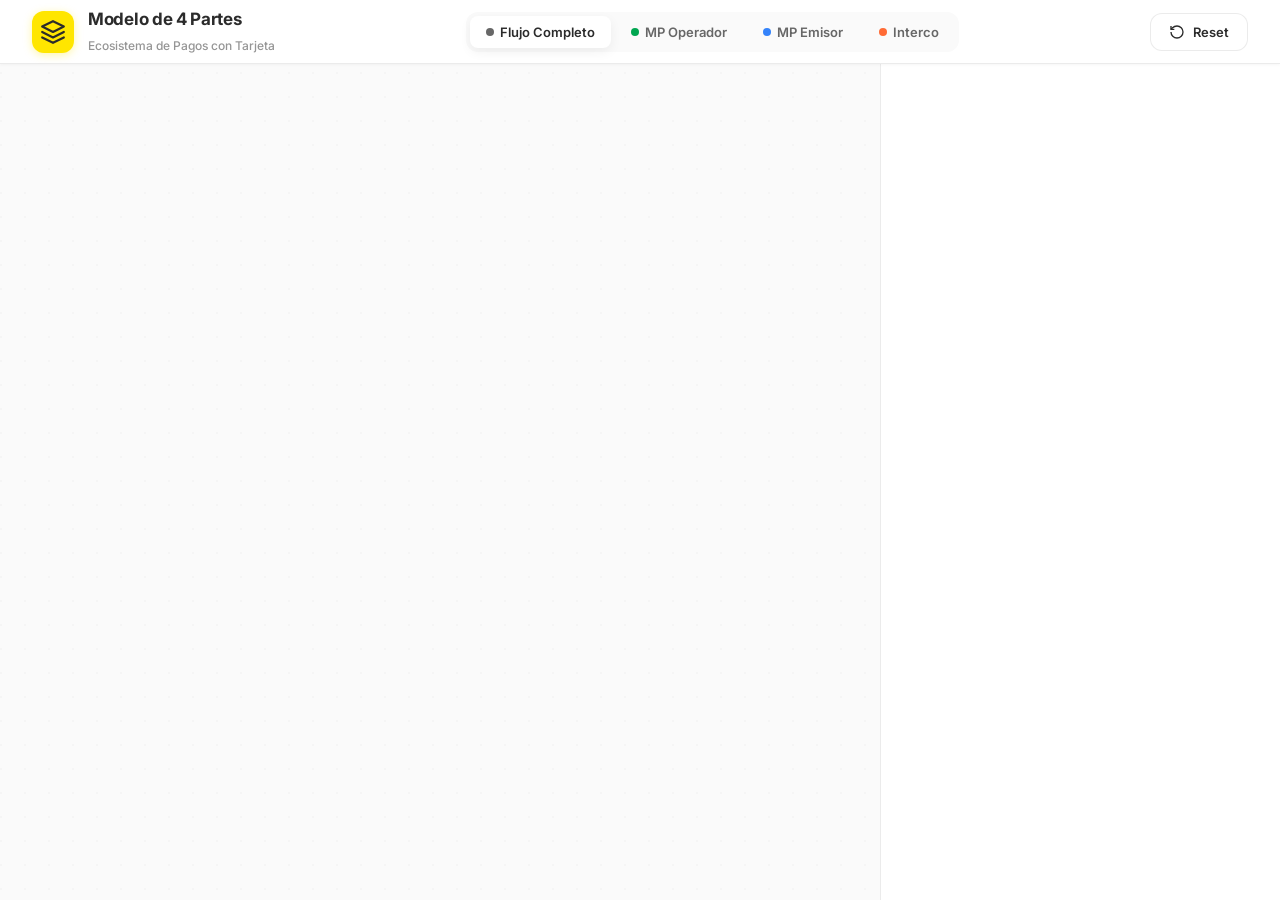
==== flows/atm-withdrawal.html @ 539700d0 "Create atm-withdrawal.html" ====
<!DOCTYPE html>
<html lang="es">
<head>
    <meta charset="UTF-8">
    <meta name="viewport" content="width=device-width, initial-scale=1.0">
    <title>Retiro ATM — Money Out</title>
    
    <!-- Fonts -->
    <link href="https://fonts.googleapis.com/css2?family=Inter:wght@300;400;500;600;700;800;900&display=swap" rel="stylesheet">
    
    <!-- Styles -->
    <link rel="stylesheet" href="../css/variables.css">
    <link rel="stylesheet" href="../css/base.css">
    <link rel="stylesheet" href="../css/header.css">
    <link rel="stylesheet" href="../css/actors.css">
    <link rel="stylesheet" href="../css/connections.css">
    <link rel="stylesheet" href="../css/sidebar.css">
    <link rel="stylesheet" href="../css/animations.css">
</head>
<body>
    <div class="bg-pattern"></div>

    <!-- Header -->
    <header class="header" id="header"></header>

    <!-- Main Content -->
    <main class="main-container">
        <!-- Diagram Area -->
        <div class="diagram-area" id="diagramArea"></div>
        
        <!-- Sidebar -->
        <aside class="sidebar" id="sidebar"></aside>
    </main>

    <!-- Scripts -->
    <script>
        // Configuración del flujo actual
        window.CURRENT_FLOW = {
            id: 'atm-withdrawal',
            name: 'Retiro en Cajero ATM',
            description: 'Money Out',
            stepsKey: 'atm'
        };
    </script>
    <script src="../js/data/actors.js"></script>
    <script src="../js/data/steps-atm.js"></script>
    <script src="../js/data/fees.js"></script>
    <script src="../js/components/header.js"></script>
    <script src="../js/components/diagram.js"></script>
    <script src="../js/components/sidebar.js"></script>
    <script src="../js/core/state.js"></script>
    <script src="../js/core/animation.js"></script>
    <script src="../js/app.js"></script>
</body>
</html>
---- css/variables.css ----
/* ============================================
   MELI Design Tokens / Variables
   ============================================ */

:root {
    /* ===== MELI Brand Colors ===== */
    --meli-yellow: #FFE600;
    --meli-yellow-dark: #E6CF00;
    --meli-yellow-light: #FFF59D;
    --meli-yellow-glow: rgba(255, 230, 0, 0.35);
    
    --meli-dark: #2b2b2b;
    --meli-gray-900: #333333;
    --meli-gray-700: #676767;
    --meli-gray-500: #959595;
    --meli-gray-300: #C9C9C9;
    --meli-gray-100: #EBEAEA;
    --meli-white: #FFFFFF;
    
    /* ===== Semantic Colors ===== */
    --bg-primary: #FAFAFA;
    --bg-secondary: #FFFFFF;
    --border: rgba(0, 0, 0, 0.08);
    --border-active: rgba(0, 0, 0, 0.16);
    --text-primary: #2b2b2b;
    --text-secondary: #676767;
    --text-muted: #959595;
    
    /* ===== Actor Colors ===== */
    --color-cardholder: #E91E63;
    --color-cardholder-light: rgba(233, 30, 99, 0.1);
    --color-cardholder-glow: rgba(233, 30, 99, 0.25);
    
    --color-merchant: #00A650;
    --color-merchant-light: rgba(0, 166, 80, 0.1);
    --color-merchant-glow: rgba(0, 166, 80, 0.25);
    
    --color-acquirer: #00A650;
    --color-acquirer-light: rgba(0, 166, 80, 0.1);
    --color-acquirer-glow: rgba(0, 166, 80, 0.25);
    
    --color-network: #8B5CF6;
    --color-network-light: rgba(139, 92, 246, 0.1);
    --color-network-glow: rgba(139, 92, 246, 0.25);
    
    --color-issuer: #3483FA;
    --color-issuer-light: rgba(52, 131, 250, 0.1);
    --color-issuer-glow: rgba(52, 131, 250, 0.25);
    
    /* ===== Flow Colors ===== */
    --flow-payment: #E91E63;
    --flow-auth: #00A650;
    --flow-network: #8B5CF6;
    --flow-settlement: #E6CF00;
    
    /* ===== MP Specific ===== */
    --mp-acquirer: #00A650;
    --mp-issuer: #3483FA;
    --mp-interco: #FF6B35;
    
    /* ===== Spacing ===== */
    --space-xs: 4px;
    --space-sm: 8px;
    --space-md: 16px;
    --space-lg: 24px;
    --space-xl: 32px;
    --space-2xl: 48px;
    
    /* ===== Border Radius ===== */
    --radius-sm: 8px;
    --radius-md: 12px;
    --radius-lg: 16px;
    --radius-xl: 20px;
    --radius-full: 9999px;
    
    /* ===== Shadows ===== */
    --shadow-sm: 0 1px 3px rgba(0,0,0,0.04);
    --shadow-md: 0 4px 12px rgba(0,0,0,0.06);
    --shadow-lg: 0 12px 32px rgba(0,0,0,0.1);
    --shadow-xl: 0 16px 48px rgba(0,0,0,0.15);
    
    /* ===== Transitions ===== */
    --transition-fast: 0.15s ease;
    --transition-base: 0.2s ease;
    --transition-slow: 0.3s ease;
    --transition-bounce: 0.3s cubic-bezier(0.4, 0, 0.2, 1);
    
    /* ===== Z-Index ===== */
    --z-base: 1;
    --z-dropdown: 10;
    --z-sticky: 20;
    --z-overlay: 30;
    --z-modal: 40;
    --z-tooltip: 50;
}
---- css/base.css ----
/* ============================================
   Base Styles & Reset
   ============================================ */

* {
    margin: 0;
    padding: 0;
    box-sizing: border-box;
}

html {
    font-size: 16px;
    -webkit-font-smoothing: antialiased;
    -moz-osx-font-smoothing: grayscale;
}

body {
    font-family: 'Inter', -apple-system, BlinkMacSystemFont, 'Segoe UI', sans-serif;
    background: var(--bg-primary);
    color: var(--text-primary);
    min-height: 100vh;
    overflow-x: hidden;
    line-height: 1.5;
}

/* Background Pattern */
.bg-pattern {
    position: fixed;
    inset: 0;
    background-image: 
        radial-gradient(circle at 1px 1px, rgba(0,0,0,0.02) 1px, transparent 0);
    background-size: 24px 24px;
    pointer-events: none;
    z-index: 0;
}

/* Main Layout */
.main-container {
    position: relative;
    z-index: var(--z-base);
    display: grid;
    grid-template-columns: 1fr 400px;
    min-height: calc(100vh - 64px);
}

/* Utility Classes */
.visually-hidden {
    position: absolute;
    width: 1px;
    height: 1px;
    padding: 0;
    margin: -1px;
    overflow: hidden;
    clip: rect(0, 0, 0, 0);
    border: 0;
}

/* Button Reset */
button {
    font-family: inherit;
    cursor: pointer;
}

/* Responsive */
@media (max-width: 1200px) {
    .main-container {
        grid-template-columns: 1fr 360px;
    }
}

@media (max-width: 1024px) {
    .main-container {
        grid-template-columns: 1fr;
    }
}
---- css/header.css ----
/* ============================================
   Header Styles
   ============================================ */

.header {
    position: sticky;
    top: 0;
    z-index: var(--z-sticky);
    background: var(--meli-white);
    border-bottom: 1px solid var(--border);
    padding: 0 var(--space-xl);
    height: 64px;
    display: flex;
    align-items: center;
    justify-content: space-between;
    box-shadow: var(--shadow-sm);
}

/* Logo Section */
.logo-section {
    display: flex;
    align-items: center;
    gap: 14px;
}

.logo-icon {
    width: 42px;
    height: 42px;
    background: var(--meli-yellow);
    border-radius: var(--radius-md);
    display: flex;
    align-items: center;
    justify-content: center;
    box-shadow: 0 2px 8px var(--meli-yellow-glow);
}

.logo-icon svg {
    width: 26px;
    height: 26px;
}

.logo-text h1 {
    font-size: 17px;
    font-weight: 700;
    color: var(--meli-dark);
    letter-spacing: -0.3px;
}

.logo-text span {
    font-size: 12px;
    color: var(--text-muted);
    font-weight: 500;
}

/* View Toggle */
.view-toggle {
    display: flex;
    background: var(--bg-primary);
    border-radius: var(--radius-md);
    padding: 4px;
    gap: 4px;
}

.view-btn {
    padding: 8px 16px;
    font-size: 13px;
    font-weight: 600;
    color: var(--text-secondary);
    background: transparent;
    border: none;
    border-radius: var(--radius-sm);
    transition: var(--transition-base);
    display: flex;
    align-items: center;
    gap: 6px;
}

.view-btn:hover {
    background: var(--meli-white);
    color: var(--text-primary);
}

.view-btn.active {
    background: var(--meli-white);
    color: var(--text-primary);
    box-shadow: var(--shadow-md);
}

.view-btn .dot {
    width: 8px;
    height: 8px;
    border-radius: 50%;
}

.view-btn[data-view="full"] .dot { background: var(--meli-gray-700); }
.view-btn[data-view="acquirer"] .dot { background: var(--mp-acquirer); }
.view-btn[data-view="issuer"] .dot { background: var(--mp-issuer); }
.view-btn[data-view="interco"] .dot { background: var(--mp-interco); }

/* Header Actions */
.header-actions {
    display: flex;
    align-items: center;
    gap: 10px;
}

.btn {
    display: inline-flex;
    align-items: center;
    gap: 8px;
    padding: 10px 18px;
    border-radius: var(--radius-md);
    font-size: 13px;
    font-weight: 600;
    transition: var(--transition-base);
    border: 1px solid var(--border);
    background: var(--meli-white);
    color: var(--text-primary);
}

.btn:hover {
    border-color: var(--border-active);
    box-shadow: var(--shadow-md);
}

.btn-primary {
    background: var(--meli-yellow);
    border-color: var(--meli-yellow);
    color: var(--meli-dark);
}

.btn-primary:hover {
    background: var(--meli-yellow-dark);
    transform: translateY(-1px);
    box-shadow: 0 4px 16px var(--meli-yellow-glow);
}

/* Responsive */
@media (max-width: 1200px) {
    .view-toggle {
        display: none;
    }
}

@media (max-width: 640px) {
    .header {
        padding: 0 var(--space-md);
    }
}
---- css/actors.css ----
/* ============================================
   Actor Cards Styles
   ============================================ */

/* Diagram Area */
.diagram-area {
    position: relative;
    display: flex;
    flex-direction: column;
    align-items: center;
    justify-content: center;
    padding: var(--space-xl);
}

.diagram-container {
    position: relative;
    width: 100%;
    max-width: 800px;
    aspect-ratio: 1.15;
}

/* Actor Card Base */
.actor-card {
    position: absolute;
    padding: 16px 20px;
    background: var(--meli-white);
    border: 2px solid var(--border);
    border-radius: var(--radius-lg);
    cursor: pointer;
    transition: var(--transition-bounce);
    box-shadow: var(--shadow-sm);
    z-index: var(--z-base);
    min-width: 160px;
}

.actor-card:hover {
    transform: translateY(-4px);
    box-shadow: var(--shadow-lg);
}

.actor-card.active {
    transform: translateY(-4px);
    box-shadow: var(--shadow-lg);
    border-color: var(--meli-yellow);
}

.actor-card.highlight {
    z-index: var(--z-dropdown);
    transform: scale(1.05);
    box-shadow: var(--shadow-xl);
}

.actor-card.dim {
    opacity: 0.35;
    transform: scale(0.97);
}

.actor-card.mp-highlight {
    border-color: var(--meli-yellow);
    box-shadow: 0 0 0 4px var(--meli-yellow-glow), var(--shadow-lg);
}

/* Actor Positions */
.actor-card[data-actor="cardholder"] {
    top: 0;
    left: 8%;
}

.actor-card[data-actor="merchant"] {
    top: 0;
    right: 8%;
}

.actor-card[data-actor="acquirer"] {
    bottom: 8%;
    right: 5%;
}

.actor-card[data-actor="issuer"] {
    bottom: 8%;
    left: 5%;
}

.actor-card[data-actor="network"] {
    top: 50%;
    left: 50%;
    transform: translate(-50%, -50%);
    min-width: 180px;
    text-align: center;
    border-color: var(--color-network);
    border-width: 2px;
}

/* Network special transforms */
.actor-card[data-actor="network"]:hover {
    transform: translate(-50%, -50%) scale(1.03);
}

.actor-card[data-actor="network"].highlight {
    transform: translate(-50%, -50%) scale(1.08);
}

.actor-card[data-actor="network"].dim {
    transform: translate(-50%, -50%) scale(0.97);
}

/* Actor Header */
.actor-header {
    display: flex;
    align-items: center;
    gap: 12px;
}

.actor-card[data-actor="network"] .actor-header {
    flex-direction: column;
    text-align: center;
}

/* Actor Icon */
.actor-icon {
    width: 44px;
    height: 44px;
    border-radius: var(--radius-md);
    display: flex;
    align-items: center;
    justify-content: center;
    font-size: 22px;
    flex-shrink: 0;
    transition: transform var(--transition-base);
}

.actor-card:hover .actor-icon {
    transform: scale(1.1);
}

/* Actor Icon Colors */
.actor-card[data-actor="cardholder"] .actor-icon { 
    background: var(--color-cardholder-light); 
}

.actor-card[data-actor="merchant"] .actor-icon { 
    background: var(--color-merchant-light); 
}

.actor-card[data-actor="acquirer"] .actor-icon { 
    background: var(--color-acquirer-light); 
}

.actor-card[data-actor="network"] .actor-icon { 
    background: var(--color-network-light); 
}

.actor-card[data-actor="issuer"] .actor-icon { 
    background: var(--color-issuer-light); 
}

/* Actor Info */
.actor-info h3 {
    font-size: 14px;
    font-weight: 700;
    color: var(--text-primary);
    margin-bottom: 2px;
}

.actor-info p {
    font-size: 11px;
    color: var(--text-muted);
    line-height: 1.3;
}

.actor-card[data-actor="network"] .actor-info h3 {
    font-size: 15px;
}

/* MP Badge */
.mp-badge {
    position: absolute;
    top: -10px;
    right: -10px;
    padding: 4px 10px;
    background: var(--meli-yellow);
    color: var(--meli-dark);
    font-size: 10px;
    font-weight: 700;
    border-radius: var(--radius-full);
    box-shadow: 0 2px 8px var(--meli-yellow-glow);
    white-space: nowrap;
    display: none;
}

.mp-badge.visible {
    display: block;
}

.mp-badge.acquirer {
    background: var(--mp-acquirer);
    color: white;
}

.mp-badge.issuer {
    background: var(--mp-issuer);
    color: white;
}

/* ============================================
   INFO TAG - Interchange, MDR, Scheme Fee
   ============================================ */

.info-tag {
    margin-top: 12px;
    padding: 8px 12px;
    font-size: 11px;
    font-weight: 600;
    border-radius: var(--radius-sm);
    text-align: center;
    cursor: help;
    transition: var(--transition-base);
}

/* Income tag (recibe dinero) - Verde/Amarillo */
.info-tag.income {
    background: linear-gradient(135deg, rgba(255, 230, 0, 0.15), rgba(0, 166, 80, 0.1));
    color: var(--mp-acquirer);
    border: 1px solid rgba(0, 166, 80, 0.2);
    animation: incomeGlow 2.5s ease-in-out infinite;
}

/* Expense tag (paga dinero) - Rojo suave */
.info-tag.expense {
    background: rgba(239, 68, 68, 0.08);
    color: #DC2626;
    border: 1px solid rgba(239, 68, 68, 0.15);
}

/* Animación sutil para income */
@keyframes incomeGlow {
    0%, 100% { 
        box-shadow: 0 0 0 0 rgba(255, 230, 0, 0);
    }
    50% { 
        box-shadow: 0 0 12px 2px rgba(255, 230, 0, 0.3);
    }
}

/* Hover en info tag */
.info-tag:hover {
    transform: scale(1.02);
}

.info-tag.income:hover {
    background: linear-gradient(135deg, rgba(255, 230, 0, 0.25), rgba(0, 166, 80, 0.15));
}

.info-tag.expense:hover {
    background: rgba(239, 68, 68, 0.12);
}

/* En card activa, sin animación */
.actor-card.active .info-tag.income {
    animation: none;
    box-shadow: 0 0 8px 1px rgba(255, 230, 0, 0.4);
}

/* ============================================
   Brand Logos (Network Card)
   ============================================ */

.brand-logos {
    display: flex;
    justify-content: center;
    gap: 12px;
    margin-top: 12px;
    padding-top: 12px;
    border-top: 1px solid var(--border);
}

.brand-logo {
    width: 40px;
    height: 26px;
    border-radius: 4px;
    display: flex;
    align-items: center;
    justify-content: center;
    font-size: 9px;
    font-weight: 800;
    transition: transform var(--transition-fast);
    cursor: pointer;
}

.brand-logo:hover {
    transform: scale(1.15);
}

.brand-logo.visa {
    background: linear-gradient(135deg, #1A1F71, #2B3990);
    color: white;
}

.brand-logo.mastercard {
    background: linear-gradient(135deg, #EB001B, #F79E1B);
    color: white;
}

.brand-logo.amex {
    background: linear-gradient(135deg, #006FCF, #0099DF);
    color: white;
}

/* ============================================
   Responsive
   ============================================ */

@media (max-width: 640px) {
    .actor-card {
        min-width: 120px;
        padding: 12px 14px;
    }
    
    .actor-icon {
        width: 36px;
        height: 36px;
        font-size: 18px;
    }
    
    .actor-info h3 {
        font-size: 12px;
    }
    
    .actor-info p {
        display: none;
    }
    
    .mp-badge {
        font-size: 8px;
        padding: 3px 8px;
    }
    
    .info-tag {
        font-size: 9px;
        padding: 6px 8px;
    }
    
    .brand-logos {
        gap: 8px;
    }
    
    .brand-logo {
        width: 32px;
        height: 20px;
        font-size: 7px;
    }
}
---- css/connections.css ----
/* ============================================
   SVG Connections & Flow Paths
   ============================================ */

/* SVG Container */
.connections-svg {
    position: absolute;
    inset: 0;
    width: 100%;
    height: 100%;
    pointer-events: none;
    z-index: 5;
}

/* Flow Paths Base */
.flow-path {
    fill: none;
    stroke-width: 2;
    stroke-linecap: round;
    opacity: 0.6;
    transition: all 0.4s ease;
}

.flow-path.highlight {
    opacity: 1;
    stroke-width: 3;
}

.flow-path.dim {
    opacity: 0.15;
}

.flow-path.completed {
    opacity: 0.4;
}

/* Flow Path Types */
.flow-path.payment { 
    stroke: var(--flow-payment); 
}

.flow-path.auth { 
    stroke: var(--flow-auth); 
}

.flow-path.network-flow { 
    stroke: var(--flow-network); 
}

.flow-path.settlement { 
    stroke: var(--flow-settlement); 
    stroke-dasharray: 6 4;
}

/* Flow Labels */
.flow-label-group {
    pointer-events: none;
    opacity: 0;
    transition: opacity var(--transition-slow);
}

.flow-label-group.visible {
    opacity: 1;
}

.flow-label-bg {
    fill: var(--meli-white);
    stroke: var(--border);
    stroke-width: 1;
}

.flow-label-text {
    font-family: 'Inter', sans-serif;
    font-size: 10px;
    font-weight: 600;
    fill: var(--text-secondary);
    text-anchor: middle;
    dominant-baseline: middle;
}

.flow-amount {
    font-family: 'Inter', sans-serif;
    font-size: 11px;
    font-weight: 700;
    fill: var(--text-primary);
    text-anchor: middle;
    dominant-baseline: middle;
}

/* Animated Dots */
.flow-dot {
    opacity: 0;
    filter: drop-shadow(0 0 6px currentColor);
    transition: opacity var(--transition-fast);
}

.flow-dot.active {
    opacity: 1;
}

/* Step Banner */
.step-banner {
    position: absolute;
    bottom: 20px;
    left: 50%;
    transform: translateX(-50%) translateY(20px);
    background: var(--meli-dark);
    color: var(--meli-white);
    padding: 16px 28px;
    border-radius: var(--radius-lg);
    display: flex;
    align-items: center;
    gap: 16px;
    opacity: 0;
    pointer-events: none;
    transition: all 0.4s cubic-bezier(0.4, 0, 0.2, 1);
    box-shadow: 0 8px 32px rgba(0,0,0,0.25);
    z-index: var(--z-tooltip);
    max-width: 90%;
}

.step-banner.visible {
    opacity: 1;
    transform: translateX(-50%) translateY(0);
    pointer-events: auto;
}

.step-banner-num {
    width: 40px;
    height: 40px;
    background: var(--meli-yellow);
    color: var(--meli-dark);
    border-radius: 50%;
    display: flex;
    align-items: center;
    justify-content: center;
    font-weight: 800;
    font-size: 18px;
    flex-shrink: 0;
}

.step-banner-content h4 {
    font-size: 14px;
    font-weight: 700;
    margin-bottom: 4px;
}

.step-banner-content p {
    font-size: 12px;
    color: var(--meli-gray-300);
    line-height: 1.4;
}

.step-banner-amount {
    margin-left: auto;
    text-align: right;
    padding-left: 20px;
    border-left: 1px solid rgba(255,255,255,0.15);
}

.step-banner-amount .amount {
    font-size: 20px;
    font-weight: 800;
    color: var(--meli-yellow);
}

.step-banner-amount .label {
    font-size: 10px;
    color: var(--meli-gray-500);
    text-transform: uppercase;
    letter-spacing: 0.5px;
}

/* Responsive */
@media (max-width: 640px) {
    .step-banner {
        padding: 12px 16px;
        gap: 12px;
        flex-wrap: wrap;
    }
    
    .step-banner-num {
        width: 32px;
        height: 32px;
        font-size: 14px;
    }
    
    .step-banner-content h4 {
        font-size: 12px;
    }
    
    .step-banner-content p {
        font-size: 11px;
    }
    
    .step-banner-amount {
        padding-left: 12px;
    }
    
    .step-banner-amount .amount {
        font-size: 16px;
    }
}
---- css/sidebar.css ----
/* ============================================
   Sidebar Styles
   ============================================ */

/* Sidebar Container */
.sidebar {
    border-left: 1px solid var(--border);
    background: var(--meli-white);
    padding: var(--space-lg);
    overflow-y: auto;
    display: flex;
    flex-direction: column;
    gap: var(--space-md);
}

/* Panel Section */
.panel-section {
    background: var(--bg-primary);
    border: 1px solid var(--border);
    border-radius: var(--radius-lg);
    padding: 18px;
}

.panel-header {
    display: flex;
    align-items: center;
    justify-content: space-between;
    margin-bottom: 14px;
}

.panel-title {
    font-size: 11px;
    font-weight: 700;
    color: var(--text-muted);
    text-transform: uppercase;
    letter-spacing: 1px;
}

.panel-badge {
    padding: 4px 10px;
    background: var(--meli-yellow);
    border-radius: var(--radius-full);
    font-size: 9px;
    font-weight: 700;
    color: var(--meli-dark);
    text-transform: uppercase;
    letter-spacing: 0.5px;
}

/* Animation Controls */
.anim-controls {
    display: flex;
    gap: 10px;
}

.play-btn {
    flex: 1;
    display: flex;
    align-items: center;
    justify-content: center;
    gap: 10px;
    padding: 14px 20px;
    background: var(--meli-yellow);
    border: none;
    border-radius: var(--radius-md);
    font-size: 14px;
    font-weight: 700;
    color: var(--meli-dark);
    transition: var(--transition-base);
}

.play-btn:hover {
    background: var(--meli-yellow-dark);
    transform: translateY(-2px);
    box-shadow: 0 4px 16px var(--meli-yellow-glow);
}

.play-btn.playing {
    background: var(--meli-dark);
    color: var(--meli-white);
}

.play-btn.playing:hover {
    background: var(--meli-gray-900);
    box-shadow: 0 4px 16px rgba(0,0,0,0.2);
}

.ctrl-btn {
    width: 48px;
    height: 48px;
    display: flex;
    align-items: center;
    justify-content: center;
    background: var(--meli-white);
    border: 1px solid var(--border);
    border-radius: var(--radius-md);
    font-size: 12px;
    font-weight: 600;
    color: var(--text-secondary);
    transition: var(--transition-base);
}

.ctrl-btn:hover {
    border-color: var(--border-active);
    background: var(--bg-primary);
}

/* Progress */
.progress-container {
    margin-top: 12px;
}

.progress-bar {
    height: 6px;
    background: var(--meli-gray-100);
    border-radius: 3px;
    overflow: hidden;
}

.progress-fill {
    height: 100%;
    background: var(--meli-yellow);
    width: 0%;
    transition: width var(--transition-slow);
    border-radius: 3px;
}

.progress-steps {
    display: flex;
    justify-content: space-between;
    margin-top: 8px;
}

.progress-step {
    width: 24px;
    height: 24px;
    border-radius: 50%;
    background: var(--meli-gray-100);
    display: flex;
    align-items: center;
    justify-content: center;
    font-size: 10px;
    font-weight: 700;
    color: var(--text-muted);
    transition: var(--transition-slow);
}

.progress-step.active {
    background: var(--meli-yellow);
    color: var(--meli-dark);
    transform: scale(1.15);
}

.progress-step.completed {
    background: var(--mp-acquirer);
    color: white;
}

/* Fee Breakdown */
.fee-breakdown {
    display: flex;
    flex-direction: column;
    gap: 8px;
}

.fee-row {
    display: flex;
    align-items: center;
    justify-content: space-between;
    padding: 10px 12px;
    background: var(--meli-white);
    border-radius: var(--radius-sm);
    font-size: 13px;
}

.fee-row .label {
    display: flex;
    align-items: center;
    gap: 8px;
    color: var(--text-secondary);
}

.fee-row .dot {
    width: 8px;
    height: 8px;
    border-radius: 50%;
    flex-shrink: 0;
}

.fee-row .value {
    font-weight: 700;
    color: var(--text-primary);
}

.fee-row.total {
    background: var(--meli-dark);
    color: var(--meli-white);
    margin-top: 4px;
}

.fee-row.total .label {
    color: var(--meli-gray-300);
}

.fee-row.total .value {
    color: var(--meli-yellow);
    font-size: 15px;
}

/* Detail Panel */
.detail-panel {
    flex: 1;
    min-height: 0;
}

.detail-empty {
    text-align: center;
    padding: 32px 20px;
}

.detail-empty-icon {
    width: 64px;
    height: 64px;
    margin: 0 auto 16px;
    background: var(--meli-white);
    border-radius: var(--radius-lg);
    display: flex;
    align-items: center;
    justify-content: center;
    font-size: 28px;
}

.detail-empty h3 {
    font-size: 15px;
    font-weight: 700;
    color: var(--text-primary);
    margin-bottom: 6px;
}

.detail-empty p {
    font-size: 12px;
    color: var(--text-muted);
    line-height: 1.5;
}

/* Detail Content */
.detail-content {
    display: none;
}

.detail-content.active {
    display: block;
    animation: fadeSlide 0.3s ease;
}

@keyframes fadeSlide {
    from { opacity: 0; transform: translateY(8px); }
    to { opacity: 1; transform: translateY(0); }
}

.detail-header {
    display: flex;
    align-items: center;
    gap: 14px;
    margin-bottom: 16px;
    padding-bottom: 16px;
    border-bottom: 1px solid var(--border);
}

.detail-icon {
    width: 48px;
    height: 48px;
    border-radius: var(--radius-md);
    display: flex;
    align-items: center;
    justify-content: center;
    font-size: 24px;
    flex-shrink: 0;
}

.detail-info h3 {
    font-size: 16px;
    font-weight: 700;
    color: var(--text-primary);
    margin-bottom: 2px;
}

.detail-info p {
    font-size: 12px;
    color: var(--text-muted);
}

.detail-section {
    margin-bottom: 16px;
}

.detail-section-title {
    font-size: 10px;
    font-weight: 700;
    color: var(--text-muted);
    text-transform: uppercase;
    letter-spacing: 1px;
    margin-bottom: 10px;
}

.detail-text {
    font-size: 13px;
    color: var(--text-secondary);
    line-height: 1.6;
}

.detail-list {
    display: flex;
    flex-direction: column;
    gap: 6px;
}

.detail-item {
    display: flex;
    align-items: center;
    gap: 10px;
    padding: 12px;
    background: var(--meli-white);
    border-radius: var(--radius-sm);
    transition: var(--transition-base);
}

.detail-item:hover {
    box-shadow: var(--shadow-sm);
}

.detail-item-icon {
    width: 32px;
    height: 32px;
    border-radius: var(--radius-sm);
    display: flex;
    align-items: center;
    justify-content: center;
    font-size: 14px;
    flex-shrink: 0;
}

.detail-item-text h4 {
    font-size: 12px;
    font-weight: 600;
    color: var(--text-primary);
    margin-bottom: 1px;
}

.detail-item-text p {
    font-size: 10px;
    color: var(--text-muted);
}

/* Interco Indicator */
.interco-indicator {
    margin-top: 12px;
    padding: 12px;
    background: linear-gradient(135deg, rgba(255, 107, 53, 0.1), rgba(255, 230, 0, 0.1));
    border: 1px solid rgba(255, 107, 53, 0.2);
    border-radius: var(--radius-sm);
    display: flex;
    align-items: center;
    gap: 10px;
}

.interco-indicator .icon {
    width: 32px;
    height: 32px;
    background: var(--mp-interco);
    border-radius: var(--radius-sm);
    display: flex;
    align-items: center;
    justify-content: center;
    color: white;
    font-size: 14px;
    flex-shrink: 0;
}

.interco-indicator .text h4 {
    font-size: 12px;
    font-weight: 700;
    color: var(--mp-interco);
}

.interco-indicator .text p {
    font-size: 10px;
    color: var(--text-muted);
}

/* Footer Tip */
.footer-tip {
    padding: 14px;
    background: rgba(255, 230, 0, 0.08);
    border: 1px solid rgba(255, 230, 0, 0.2);
    border-radius: var(--radius-md);
}

.footer-tip p {
    font-size: 12px;
    color: var(--text-secondary);
    line-height: 1.5;
}

.footer-tip strong {
    color: var(--text-primary);
}

/* Responsive */
@media (max-width: 1024px) {
    .sidebar {
        border-left: none;
        border-top: 1px solid var(--border);
        max-height: 50vh;
    }
}

@media (max-width: 640px) {
    .sidebar {
        padding: var(--space-md);
    }
}
---- css/animations.css ----
/* ============================================
   Animations & Keyframes
   ============================================ */

/* Pulse Animation */
@keyframes pulse {
    0%, 100% { 
        transform: scale(1); 
        opacity: 0.8; 
    }
    50% { 
        transform: scale(1.15); 
        opacity: 1; 
    }
}

.pulse {
    animation: pulse 2s ease-in-out infinite;
}

/* Step Pulse */
@keyframes stepPulse {
    0%, 100% { 
        transform: scale(1); 
        box-shadow: 0 2px 8px rgba(0,0,0,0.2); 
    }
    50% { 
        transform: scale(1.15); 
        box-shadow: 0 4px 16px rgba(0,0,0,0.3); 
    }
}

.step-pulse {
    animation: stepPulse 1s ease-in-out infinite;
}

/* Glow Animation */
@keyframes glow {
    0%, 100% { 
        filter: drop-shadow(0 0 4px currentColor); 
    }
    50% { 
        filter: drop-shadow(0 0 12px currentColor); 
    }
}

.glow {
    animation: glow 1.5s ease-in-out infinite;
}

/* Fade In */
@keyframes fadeIn {
    from { 
        opacity: 0; 
    }
    to { 
        opacity: 1; 
    }
}

.fade-in {
    animation: fadeIn 0.3s ease forwards;
}

/* Fade In Up */
@keyframes fadeInUp {
    from { 
        opacity: 0; 
        transform: translateY(16px); 
    }
    to { 
        opacity: 1; 
        transform: translateY(0); 
    }
}

.fade-in-up {
    animation: fadeInUp 0.4s ease forwards;
}

/* Fade In Scale */
@keyframes fadeInScale {
    from { 
        opacity: 0; 
        transform: scale(0.9); 
    }
    to { 
        opacity: 1; 
        transform: scale(1); 
    }
}

.fade-in-scale {
    animation: fadeInScale 0.3s ease forwards;
}

/* Slide In Right */
@keyframes slideInRight {
    from { 
        opacity: 0; 
        transform: translateX(24px); 
    }
    to { 
        opacity: 1; 
        transform: translateX(0); 
    }
}

.slide-in-right {
    animation: slideInRight 0.4s ease forwards;
}

/* Bounce */
@keyframes bounce {
    0%, 100% { 
        transform: translateY(0); 
    }
    50% { 
        transform: translateY(-8px); 
    }
}

.bounce {
    animation: bounce 0.6s ease;
}

/* Shake */
@keyframes shake {
    0%, 100% { transform: translateX(0); }
    10%, 30%, 50%, 70%, 90% { transform: translateX(-4px); }
    20%, 40%, 60%, 80% { transform: translateX(4px); }
}

.shake {
    animation: shake 0.5s ease;
}

/* Spin */
@keyframes spin {
    from { transform: rotate(0deg); }
    to { transform: rotate(360deg); }
}

.spin {
    animation: spin 1s linear infinite;
}

/* Flow Dot Travel */
@keyframes flowTravel {
    0% { 
        offset-distance: 0%; 
        opacity: 0;
    }
    10% {
        opacity: 1;
    }
    90% {
        opacity: 1;
    }
    100% { 
        offset-distance: 100%; 
        opacity: 0;
    }
}

/* Highlight Flash */
@keyframes highlightFlash {
    0%, 100% { 
        box-shadow: 0 0 0 0 var(--meli-yellow-glow); 
    }
    50% { 
        box-shadow: 0 0 0 8px var(--meli-yellow-glow); 
    }
}

.highlight-flash {
    animation: highlightFlash 1s ease-in-out;
}

/* Progress Grow */
@keyframes progressGrow {
    from { 
        width: 0%; 
    }
}

.progress-grow {
    animation: progressGrow 0.5s ease forwards;
}

/* Number Count (for JS integration) */
@keyframes countUp {
    from { 
        opacity: 0.5; 
        transform: translateY(4px); 
    }
    to { 
        opacity: 1; 
        transform: translateY(0); 
    }
}

.count-up {
    animation: countUp 0.3s ease;
}

/* Stagger Children (utility for JS) */
.stagger-children > * {
    opacity: 0;
    animation: fadeInUp 0.4s ease forwards;
}

.stagger-children > *:nth-child(1) { animation-delay: 0.05s; }
.stagger-children > *:nth-child(2) { animation-delay: 0.1s; }
.stagger-children > *:nth-child(3) { animation-delay: 0.15s; }
.stagger-children > *:nth-child(4) { animation-delay: 0.2s; }
.stagger-children > *:nth-child(5) { animation-delay: 0.25s; }
.stagger-children > *:nth-child(6) { animation-delay: 0.3s; }
.stagger-children > *:nth-child(7) { animation-delay: 0.35s; }

/* Reduced Motion */
@media (prefers-reduced-motion: reduce) {
    *,
    *::before,
    *::after {
        animation-duration: 0.01ms !important;
        animation-iteration-count: 1 !important;
        transition-duration: 0.01ms !important;
    }
}
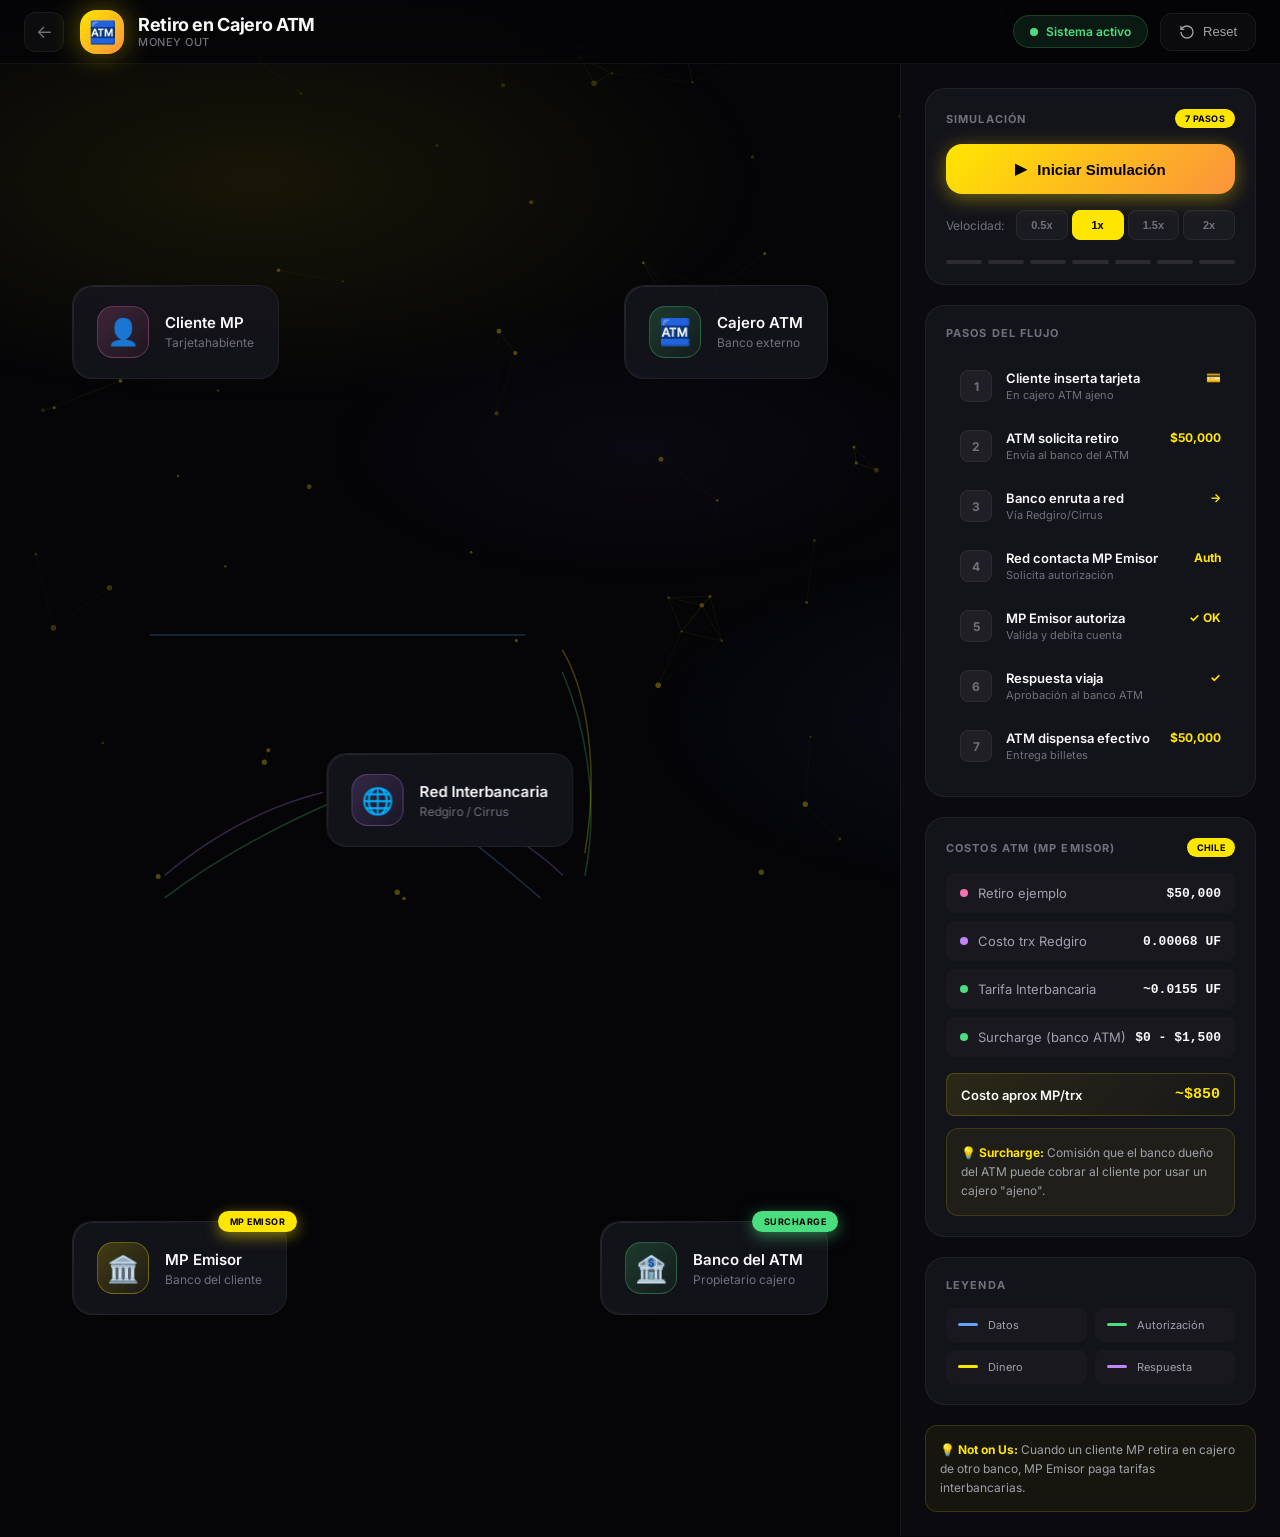
==== commit 28c0b3b7: "Update atm-withdrawal.html" ====
--- a/flows/atm-withdrawal.html
+++ b/flows/atm-withdrawal.html
@@ -3,53 +3,65 @@
 <head>
     <meta charset="UTF-8">
     <meta name="viewport" content="width=device-width, initial-scale=1.0">
-    <title>Retiro ATM — Money Out</title>
-    
-    <!-- Fonts -->
+    <title>Retiro ATM — Neural Flow</title>
     <link href="https://fonts.googleapis.com/css2?family=Inter:wght@300;400;500;600;700;800;900&display=swap" rel="stylesheet">
-    
-    <!-- Styles -->
-    <link rel="stylesheet" href="../css/variables.css">
-    <link rel="stylesheet" href="../css/base.css">
-    <link rel="stylesheet" href="../css/header.css">
-    <link rel="stylesheet" href="../css/actors.css">
-    <link rel="stylesheet" href="../css/connections.css">
-    <link rel="stylesheet" href="../css/sidebar.css">
-    <link rel="stylesheet" href="../css/animations.css">
+    <link rel="stylesheet" href="../css/neural-theme.css">
 </head>
 <body>
-    <div class="bg-pattern"></div>
+    <!-- Neural Background -->
+    <div class="neural-bg">
+        <canvas id="neuralBg"></canvas>
+    </div>
+    <div class="neural-gradient"></div>
 
-    <!-- Header -->
-    <header class="header" id="header"></header>
+    <!-- App Container -->
+    <div class="app-container">
+        <!-- Header -->
+        <header class="neural-header">
+            <div class="header-left">
+                <a href="../index.html" class="back-link">←</a>
+                <div class="header-logo">
+                    <div class="logo-icon">🏧</div>
+                    <div class="logo-text">
+                        <h1>Retiro en Cajero ATM</h1>
+                        <span>Money Out</span>
+                    </div>
+                </div>
+            </div>
+            <div class="header-right">
+                <div class="status-indicator">
+                    <span class="status-dot"></span>
+                    <span>Sistema activo</span>
+                </div>
+                <button class="header-btn" id="resetBtn">
+                    <svg width="16" height="16" viewBox="0 0 24 24" fill="none" stroke="currentColor" stroke-width="2">
+                        <path d="M3 12a9 9 0 1 0 9-9 9.75 9.75 0 0 0-6.74 2.74L3 8"/>
+                        <path d="M3 3v5h5"/>
+                    </svg>
+                    <span>Reset</span>
+                </button>
+            </div>
+        </header>
 
-    <!-- Main Content -->
-    <main class="main-container">
-        <!-- Diagram Area -->
-        <div class="diagram-area" id="diagramArea"></div>
-        
-        <!-- Sidebar -->
-        <aside class="sidebar" id="sidebar"></aside>
-    </main>
+        <!-- Main Layout -->
+        <main class="main-layout">
+            <!-- Canvas Area -->
+            <div class="canvas-area"></div>
+
+            <!-- Sidebar -->
+            <aside class="sidebar-panel"></aside>
+        </main>
+    </div>
 
     <!-- Scripts -->
+    <script src="../js/neural/background.js"></script>
+    <script src="../js/neural/simulation.js"></script>
+    <script src="../js/neural/renderer.js"></script>
+    <script src="../js/neural/flow-configs.js"></script>
+    <script src="../js/neural/app.js"></script>
     <script>
-        // Configuración del flujo actual
-        window.CURRENT_FLOW = {
-            id: 'atm-withdrawal',
-            name: 'Retiro en Cajero ATM',
-            description: 'Money Out',
-            stepsKey: 'atm'
-        };
+        // Inicializar app con el flujo de retiro ATM
+        const app = new NeuralApp('atm-withdrawal');
     </script>
-    <script src="../js/data/actors.js"></script>
-    <script src="../js/data/steps-atm.js"></script>
-    <script src="../js/data/fees.js"></script>
-    <script src="../js/components/header.js"></script>
-    <script src="../js/components/diagram.js"></script>
-    <script src="../js/components/sidebar.js"></script>
-    <script src="../js/core/state.js"></script>
-    <script src="../js/core/animation.js"></script>
-    <script src="../js/app.js"></script>
 </body>
 </html>
--- a/css/neural-theme.css
+++ b/css/neural-theme.css
@@ -0,0 +1,867 @@
+/* ============================================
+   NEURAL THEME - Sistema de Diseño
+   Red neuronal de sistemas financieros
+   ============================================ */
+
+/* ===== VARIABLES ===== */
+:root {
+    /* Core */
+    --neural-bg: #050508;
+    --neural-bg-secondary: #0a0a0f;
+    --neural-bg-card: rgba(20, 20, 28, 0.9);
+    --neural-bg-elevated: rgba(30, 30, 40, 0.95);
+    
+    /* Borders */
+    --neural-border: rgba(255, 255, 255, 0.06);
+    --neural-border-hover: rgba(255, 255, 255, 0.12);
+    --neural-border-active: rgba(255, 230, 0, 0.5);
+    
+    /* Text */
+    --neural-text: #FAFAFA;
+    --neural-text-secondary: #A1A1AA;
+    --neural-text-muted: #71717A;
+    
+    /* Accents */
+    --neural-yellow: #FFE600;
+    --neural-yellow-glow: rgba(255, 230, 0, 0.4);
+    --neural-blue: #60A5FA;
+    --neural-blue-glow: rgba(96, 165, 250, 0.4);
+    --neural-green: #4ADE80;
+    --neural-green-glow: rgba(74, 222, 128, 0.4);
+    --neural-purple: #C084FC;
+    --neural-purple-glow: rgba(192, 132, 252, 0.4);
+    --neural-pink: #F472B6;
+    --neural-pink-glow: rgba(244, 114, 182, 0.4);
+    --neural-orange: #FB923C;
+    --neural-orange-glow: rgba(251, 146, 60, 0.4);
+    
+    /* Flow types */
+    --flow-data: var(--neural-blue);
+    --flow-auth: var(--neural-green);
+    --flow-money: var(--neural-yellow);
+    --flow-response: var(--neural-purple);
+    
+    /* Timing */
+    --ease-out: cubic-bezier(0.16, 1, 0.3, 1);
+    --ease-bounce: cubic-bezier(0.34, 1.56, 0.64, 1);
+    
+    /* Radius */
+    --radius-sm: 8px;
+    --radius-md: 12px;
+    --radius-lg: 16px;
+    --radius-xl: 20px;
+    --radius-2xl: 24px;
+}
+
+/* ===== BASE ===== */
+*, *::before, *::after {
+    margin: 0;
+    padding: 0;
+    box-sizing: border-box;
+}
+
+html, body {
+    background: var(--neural-bg);
+    color: var(--neural-text);
+    font-family: 'Inter', -apple-system, BlinkMacSystemFont, sans-serif;
+    min-height: 100vh;
+    overflow-x: hidden;
+    -webkit-font-smoothing: antialiased;
+}
+
+/* ===== NEURAL BACKGROUND ===== */
+.neural-bg {
+    position: fixed;
+    inset: 0;
+    z-index: 0;
+    pointer-events: none;
+}
+
+.neural-bg canvas {
+    width: 100%;
+    height: 100%;
+    opacity: 0.4;
+}
+
+.neural-gradient {
+    position: fixed;
+    inset: 0;
+    z-index: 0;
+    pointer-events: none;
+    background: 
+        radial-gradient(ellipse 80% 50% at 20% 20%, rgba(255, 230, 0, 0.08), transparent 50%),
+        radial-gradient(ellipse 60% 40% at 80% 80%, rgba(96, 165, 250, 0.06), transparent 50%),
+        radial-gradient(ellipse 50% 30% at 50% 50%, rgba(192, 132, 252, 0.04), transparent 50%);
+}
+
+/* ===== LAYOUT ===== */
+.app-container {
+    position: relative;
+    
+    min-height: 100vh;
+    display: flex;
+    flex-direction: column;
+}
+
+.main-layout {
+    display: flex;
+    flex: 1;
+    padding-top: 64px;
+}
+
+.canvas-area {
+    flex: 1;
+    position: relative;
+    overflow: hidden;
+}
+
+.sidebar-panel {
+    width: 380px;
+    background: var(--neural-bg-secondary);
+    border-left: 1px solid var(--neural-border);
+    padding: 24px;
+    overflow-y: auto;
+    display: flex;
+    flex-direction: column;
+    gap: 20px;
+}
+
+/* ===== HEADER ===== */
+.neural-header {
+    position: fixed;
+    top: 0;
+    left: 0;
+    right: 0;
+    z-index: 100;
+    height: 64px;
+    padding: 0 24px;
+    display: flex;
+    align-items: center;
+    justify-content: space-between;
+    background: rgba(5, 5, 8, 0.85);
+    backdrop-filter: blur(20px);
+    border-bottom: 1px solid var(--neural-border);
+}
+
+.header-left {
+    display: flex;
+    align-items: center;
+    gap: 16px;
+}
+
+.back-link {
+    width: 40px;
+    height: 40px;
+    display: flex;
+    align-items: center;
+    justify-content: center;
+    background: rgba(255, 255, 255, 0.03);
+    border: 1px solid var(--neural-border);
+    border-radius: var(--radius-md);
+    color: var(--neural-text-muted);
+    text-decoration: none;
+    font-size: 18px;
+    transition: all 0.2s var(--ease-out);
+}
+
+.back-link:hover {
+    background: rgba(255, 255, 255, 0.06);
+    border-color: var(--neural-border-hover);
+    color: var(--neural-text);
+}
+
+.header-logo {
+    display: flex;
+    align-items: center;
+    gap: 14px;
+}
+
+.logo-icon {
+    width: 44px;
+    height: 44px;
+    background: linear-gradient(135deg, var(--neural-yellow), var(--neural-orange));
+    border-radius: var(--radius-lg);
+    display: flex;
+    align-items: center;
+    justify-content: center;
+    font-size: 22px;
+    box-shadow: 0 0 30px var(--neural-yellow-glow);
+}
+
+.logo-text h1 {
+    font-size: 18px;
+    font-weight: 700;
+    letter-spacing: -0.02em;
+}
+
+.logo-text span {
+    display: block;
+    font-size: 11px;
+    color: var(--neural-text-muted);
+    font-weight: 500;
+    text-transform: uppercase;
+    letter-spacing: 0.05em;
+}
+
+.header-right {
+    display: flex;
+    align-items: center;
+    gap: 12px;
+}
+
+.status-indicator {
+    display: flex;
+    align-items: center;
+    gap: 8px;
+    padding: 8px 16px;
+    background: rgba(74, 222, 128, 0.1);
+    border: 1px solid rgba(74, 222, 128, 0.2);
+    border-radius: 100px;
+    font-size: 12px;
+    font-weight: 600;
+    color: var(--neural-green);
+}
+
+.status-dot {
+    width: 8px;
+    height: 8px;
+    background: var(--neural-green);
+    border-radius: 50%;
+    animation: statusPulse 2s ease-in-out infinite;
+}
+
+@keyframes statusPulse {
+    0%, 100% { opacity: 1; transform: scale(1); }
+    50% { opacity: 0.5; transform: scale(0.8); }
+}
+
+.header-btn {
+    padding: 10px 18px;
+    background: rgba(255, 255, 255, 0.03);
+    border: 1px solid var(--neural-border);
+    border-radius: var(--radius-md);
+    color: var(--neural-text-secondary);
+    font-size: 13px;
+    font-weight: 500;
+    cursor: pointer;
+    transition: all 0.2s var(--ease-out);
+    display: flex;
+    align-items: center;
+    gap: 8px;
+}
+
+.header-btn:hover {
+    background: rgba(255, 255, 255, 0.06);
+    border-color: var(--neural-border-hover);
+    color: var(--neural-text);
+}
+
+/* ===== NEURAL NODES ===== */
+.neural-node {
+    position: absolute;
+    z-index: 20;
+    cursor: pointer;
+    transition: all 0.4s var(--ease-out);
+}
+
+.node-wrapper {
+    position: relative;
+}
+
+.node-ring {
+    position: absolute;
+    inset: -10px;
+    border: 2px solid var(--node-color, var(--neural-yellow));
+    border-radius: calc(var(--radius-xl) + 10px);
+    opacity: 0;
+    transition: all 0.4s var(--ease-out);
+}
+
+.neural-node.active .node-ring {
+    opacity: 0.3;
+    animation: ringExpand 2s ease-in-out infinite;
+}
+
+@keyframes ringExpand {
+    0%, 100% { transform: scale(1); opacity: 0.3; }
+    50% { transform: scale(1.15); opacity: 0.1; }
+}
+
+.node-core {
+    position: relative;
+    padding: 20px 24px;
+    background: var(--neural-bg-card);
+    border: 1px solid var(--neural-border);
+    border-radius: var(--radius-xl);
+    backdrop-filter: blur(20px);
+    display: flex;
+    align-items: center;
+    gap: 16px;
+    transition: all 0.4s var(--ease-out);
+}
+
+.node-core::before {
+    content: '';
+    position: absolute;
+    inset: 0;
+    border-radius: var(--radius-xl);
+    padding: 1px;
+    background: linear-gradient(135deg, rgba(255,255,255,0.1), transparent 50%);
+    -webkit-mask: linear-gradient(#fff 0 0) content-box, linear-gradient(#fff 0 0);
+    mask: linear-gradient(#fff 0 0) content-box, linear-gradient(#fff 0 0);
+    -webkit-mask-composite: xor;
+    mask-composite: exclude;
+    pointer-events: none;
+}
+
+.neural-node:hover .node-core {
+    transform: scale(1.03);
+    border-color: var(--neural-border-hover);
+    box-shadow: 0 20px 40px rgba(0, 0, 0, 0.4);
+}
+
+.neural-node.active .node-core {
+    border-color: var(--node-color, var(--neural-yellow));
+    box-shadow: 
+        0 0 0 1px var(--node-color, var(--neural-yellow)),
+        0 0 40px color-mix(in srgb, var(--node-color, var(--neural-yellow)) 30%, transparent),
+        0 20px 40px rgba(0, 0, 0, 0.4);
+}
+
+.neural-node.pulsing .node-core {
+    animation: nodePulse 1.5s ease-in-out infinite;
+}
+
+@keyframes nodePulse {
+    0%, 100% { 
+        box-shadow: 
+            0 0 0 1px var(--node-color, var(--neural-yellow)),
+            0 0 30px color-mix(in srgb, var(--node-color, var(--neural-yellow)) 20%, transparent);
+    }
+    50% { 
+        box-shadow: 
+            0 0 0 3px var(--node-color, var(--neural-yellow)),
+            0 0 60px color-mix(in srgb, var(--node-color, var(--neural-yellow)) 40%, transparent);
+    }
+}
+
+.node-icon {
+    width: 52px;
+    height: 52px;
+    background: linear-gradient(135deg, 
+        color-mix(in srgb, var(--node-color, var(--neural-yellow)) 20%, transparent),
+        color-mix(in srgb, var(--node-color, var(--neural-yellow)) 5%, transparent)
+    );
+    border: 1px solid color-mix(in srgb, var(--node-color, var(--neural-yellow)) 30%, transparent);
+    border-radius: var(--radius-lg);
+    display: flex;
+    align-items: center;
+    justify-content: center;
+    font-size: 26px;
+    transition: all 0.3s var(--ease-out);
+}
+
+.neural-node:hover .node-icon {
+    transform: scale(1.1) rotate(5deg);
+}
+
+.node-info h3 {
+    font-size: 15px;
+    font-weight: 600;
+    margin-bottom: 3px;
+}
+
+.node-info p {
+    font-size: 12px;
+    color: var(--neural-text-muted);
+}
+
+.node-badge {
+    position: absolute;
+    top: -10px;
+    right: -10px;
+    padding: 5px 12px;
+    font-size: 9px;
+    font-weight: 700;
+    letter-spacing: 0.05em;
+    text-transform: uppercase;
+    border-radius: 100px;
+    background: var(--node-color, var(--neural-yellow));
+    color: #000;
+    box-shadow: 0 4px 15px color-mix(in srgb, var(--node-color, var(--neural-yellow)) 50%, transparent);
+}
+
+.node-tag {
+    position: absolute;
+    bottom: -14px;
+    left: 50%;
+    transform: translateX(-50%) translateY(10px);
+    padding: 6px 14px;
+    font-size: 10px;
+    font-weight: 600;
+    border-radius: 100px;
+    background: rgba(0, 0, 0, 0.9);
+    border: 1px solid color-mix(in srgb, var(--node-color, var(--neural-yellow)) 40%, transparent);
+    color: var(--node-color, var(--neural-yellow));
+    white-space: nowrap;
+    opacity: 0;
+    transition: all 0.3s var(--ease-out);
+}
+
+.neural-node:hover .node-tag,
+.neural-node.active .node-tag {
+    opacity: 1;
+    transform: translateX(-50%) translateY(0);
+}
+
+/* ===== NEURAL PATHS (SVG) ===== */
+.neural-svg {
+    position: absolute;
+    inset: 0;
+    width: 100%;
+    height: 100%;
+    z-index: 5;
+    pointer-events: none;
+}
+
+.neural-path {
+    fill: none;
+    stroke-width: 2;
+    stroke-linecap: round;
+    opacity: 0.25;
+    transition: all 0.5s var(--ease-out);
+}
+
+.neural-path.active {
+    opacity: 0.9;
+    stroke-width: 3;
+    filter: drop-shadow(0 0 8px currentColor);
+}
+
+.neural-path.completed {
+    opacity: 0.4;
+}
+
+.neural-path.type-data { stroke: var(--flow-data); }
+.neural-path.type-auth { stroke: var(--flow-auth); }
+.neural-path.type-money { stroke: var(--flow-money); }
+.neural-path.type-response { stroke: var(--flow-response); }
+
+/* ===== NEURAL IMPULSES ===== */
+.impulse-container {
+    position: absolute;
+    inset: 0;
+    z-index: 10;
+    pointer-events: none;
+    overflow: hidden;
+}
+
+.neural-impulse {
+    position: absolute;
+    width: 14px;
+    height: 14px;
+    border-radius: 50%;
+    opacity: 0;
+    pointer-events: none;
+}
+
+.neural-impulse::before {
+    content: '';
+    position: absolute;
+    inset: -6px;
+    border-radius: 50%;
+    background: inherit;
+    filter: blur(10px);
+    opacity: 0.6;
+}
+
+.neural-impulse::after {
+    content: '';
+    position: absolute;
+    inset: 3px;
+    border-radius: 50%;
+    background: white;
+}
+
+.neural-impulse.type-data { background: var(--flow-data); }
+.neural-impulse.type-auth { background: var(--flow-auth); }
+.neural-impulse.type-money { background: var(--flow-money); }
+.neural-impulse.type-response { background: var(--flow-response); }
+
+/* ===== SIDEBAR PANELS ===== */
+.panel-card {
+    background: var(--neural-bg-card);
+    border: 1px solid var(--neural-border);
+    border-radius: var(--radius-xl);
+    padding: 20px;
+    transition: border-color 0.2s var(--ease-out);
+}
+
+.panel-card:hover {
+    border-color: var(--neural-border-hover);
+}
+
+.panel-header {
+    display: flex;
+    align-items: center;
+    justify-content: space-between;
+    margin-bottom: 16px;
+}
+
+.panel-title {
+    font-size: 11px;
+    font-weight: 700;
+    color: var(--neural-text-muted);
+    text-transform: uppercase;
+    letter-spacing: 0.1em;
+}
+
+.panel-badge {
+    padding: 4px 10px;
+    background: var(--neural-yellow);
+    color: #000;
+    font-size: 9px;
+    font-weight: 700;
+    letter-spacing: 0.03em;
+    border-radius: 100px;
+    text-transform: uppercase;
+}
+
+/* ===== PLAY BUTTON ===== */
+.play-btn {
+    width: 100%;
+    padding: 16px 24px;
+    background: linear-gradient(135deg, var(--neural-yellow), var(--neural-orange));
+    border: none;
+    border-radius: var(--radius-lg);
+    font-size: 15px;
+    font-weight: 700;
+    color: #000;
+    cursor: pointer;
+    display: flex;
+    align-items: center;
+    justify-content: center;
+    gap: 10px;
+    transition: all 0.2s var(--ease-out);
+    box-shadow: 0 4px 20px var(--neural-yellow-glow);
+}
+
+.play-btn:hover {
+    transform: translateY(-2px);
+    box-shadow: 0 8px 30px var(--neural-yellow-glow);
+}
+
+.play-btn:active {
+    transform: translateY(0);
+}
+
+.play-btn.playing {
+    background: var(--neural-bg-elevated);
+    color: var(--neural-text);
+    box-shadow: none;
+    border: 1px solid var(--neural-border);
+}
+
+/* ===== SPEED CONTROL ===== */
+.speed-control {
+    display: flex;
+    align-items: center;
+    gap: 12px;
+    margin-top: 16px;
+}
+
+.speed-label {
+    font-size: 12px;
+    color: var(--neural-text-muted);
+}
+
+.speed-options {
+    display: flex;
+    gap: 4px;
+    flex: 1;
+}
+
+.speed-btn {
+    flex: 1;
+    padding: 8px;
+    background: rgba(255, 255, 255, 0.03);
+    border: 1px solid var(--neural-border);
+    border-radius: var(--radius-sm);
+    font-size: 11px;
+    font-weight: 600;
+    color: var(--neural-text-muted);
+    cursor: pointer;
+    transition: all 0.2s var(--ease-out);
+}
+
+.speed-btn:hover {
+    background: rgba(255, 255, 255, 0.06);
+    color: var(--neural-text);
+}
+
+.speed-btn.active {
+    background: var(--neural-yellow);
+    border-color: var(--neural-yellow);
+    color: #000;
+}
+
+/* ===== STEP PROGRESS ===== */
+.step-progress {
+    display: flex;
+    gap: 6px;
+    margin-top: 20px;
+}
+
+.progress-dot {
+    flex: 1;
+    height: 4px;
+    background: rgba(255, 255, 255, 0.1);
+    border-radius: 2px;
+    overflow: hidden;
+}
+
+.progress-dot.completed {
+    background: var(--neural-green);
+}
+
+.progress-dot.active {
+    background: rgba(255, 230, 0, 0.3);
+}
+
+.progress-dot.active::after {
+    content: '';
+    display: block;
+    height: 100%;
+    background: var(--neural-yellow);
+    animation: progressFill 1.5s ease-in-out forwards;
+}
+
+@keyframes progressFill {
+    from { width: 0%; }
+    to { width: 100%; }
+}
+
+/* ===== TIMELINE ===== */
+.timeline-list {
+    display: flex;
+    flex-direction: column;
+}
+
+.timeline-item {
+    display: flex;
+    gap: 14px;
+    padding: 14px;
+    border-radius: var(--radius-md);
+    cursor: pointer;
+    transition: all 0.2s var(--ease-out);
+}
+
+.timeline-item:hover {
+    background: rgba(255, 255, 255, 0.03);
+}
+
+.timeline-item.active {
+    background: rgba(255, 230, 0, 0.08);
+}
+
+.timeline-item.completed {
+    opacity: 0.5;
+}
+
+.timeline-num {
+    width: 32px;
+    height: 32px;
+    background: rgba(255, 255, 255, 0.05);
+    border: 1px solid var(--neural-border);
+    border-radius: var(--radius-sm);
+    display: flex;
+    align-items: center;
+    justify-content: center;
+    font-size: 12px;
+    font-weight: 700;
+    color: var(--neural-text-muted);
+    flex-shrink: 0;
+    transition: all 0.2s var(--ease-out);
+}
+
+.timeline-item.active .timeline-num {
+    background: var(--neural-yellow);
+    border-color: var(--neural-yellow);
+    color: #000;
+    box-shadow: 0 0 15px var(--neural-yellow-glow);
+}
+
+.timeline-item.completed .timeline-num {
+    background: var(--neural-green);
+    border-color: var(--neural-green);
+    color: #000;
+}
+
+.timeline-content h4 {
+    font-size: 13px;
+    font-weight: 600;
+    margin-bottom: 2px;
+}
+
+.timeline-content p {
+    font-size: 11px;
+    color: var(--neural-text-muted);
+}
+
+.timeline-value {
+    margin-left: auto;
+    font-size: 12px;
+    font-weight: 700;
+    color: var(--neural-yellow);
+}
+
+/* ===== LEGEND ===== */
+.legend-grid {
+    display: grid;
+    grid-template-columns: 1fr 1fr;
+    gap: 8px;
+}
+
+.legend-item {
+    display: flex;
+    align-items: center;
+    gap: 10px;
+    padding: 10px 12px;
+    background: rgba(255, 255, 255, 0.02);
+    border-radius: var(--radius-sm);
+}
+
+.legend-line {
+    width: 20px;
+    height: 3px;
+    border-radius: 2px;
+}
+
+.legend-line.data { background: var(--flow-data); }
+.legend-line.auth { background: var(--flow-auth); }
+.legend-line.money { background: var(--flow-money); }
+.legend-line.response { background: var(--flow-response); }
+
+.legend-item span {
+    font-size: 11px;
+    color: var(--neural-text-secondary);
+}
+
+/* ===== FEE BREAKDOWN ===== */
+.fee-list {
+    display: flex;
+    flex-direction: column;
+    gap: 8px;
+}
+
+.fee-row {
+    display: flex;
+    align-items: center;
+    justify-content: space-between;
+    padding: 12px 14px;
+    background: rgba(255, 255, 255, 0.02);
+    border-radius: var(--radius-sm);
+    transition: background 0.2s var(--ease-out);
+}
+
+.fee-row:hover {
+    background: rgba(255, 255, 255, 0.04);
+}
+
+.fee-label {
+    display: flex;
+    align-items: center;
+    gap: 10px;
+    font-size: 13px;
+    color: var(--neural-text-secondary);
+}
+
+.fee-dot {
+    width: 8px;
+    height: 8px;
+    border-radius: 50%;
+}
+
+.fee-value {
+    font-size: 13px;
+    font-weight: 600;
+    font-family: 'JetBrains Mono', monospace;
+    color: var(--neural-text);
+}
+
+.fee-row.total {
+    background: linear-gradient(135deg, rgba(255, 230, 0, 0.1), rgba(255, 230, 0, 0.02));
+    border: 1px solid rgba(255, 230, 0, 0.2);
+    margin-top: 8px;
+}
+
+.fee-row.total .fee-label {
+    color: var(--neural-text);
+    font-weight: 600;
+}
+
+.fee-row.total .fee-value {
+    color: var(--neural-yellow);
+    font-size: 15px;
+}
+
+/* ===== INFO NOTE ===== */
+.info-note {
+    padding: 14px;
+    background: rgba(255, 230, 0, 0.05);
+    border: 1px solid rgba(255, 230, 0, 0.15);
+    border-radius: var(--radius-md);
+    font-size: 12px;
+    color: var(--neural-text-secondary);
+    line-height: 1.6;
+}
+
+.info-note strong {
+    color: var(--neural-yellow);
+}
+
+/* ===== RESPONSIVE ===== */
+@media (max-width: 1200px) {
+    .sidebar-panel {
+        width: 340px;
+    }
+}
+
+@media (max-width: 1024px) {
+    .sidebar-panel {
+        position: fixed;
+        right: -100%;
+        top: 64px;
+        bottom: 0;
+        width: 100%;
+        max-width: 400px;
+        transition: right 0.3s var(--ease-out);
+        z-index: 90;
+    }
+
+    .sidebar-panel.open {
+        right: 0;
+    }
+}
+
+@media (max-width: 640px) {
+    .neural-header {
+        padding: 0 16px;
+    }
+
+    .logo-text h1 {
+        font-size: 15px;
+    }
+
+    .logo-text span {
+        display: none;
+    }
+
+    .header-btn span {
+        display: none;
+    }
+
+    .neural-node {
+        transform: scale(0.75);
+    }
+}
